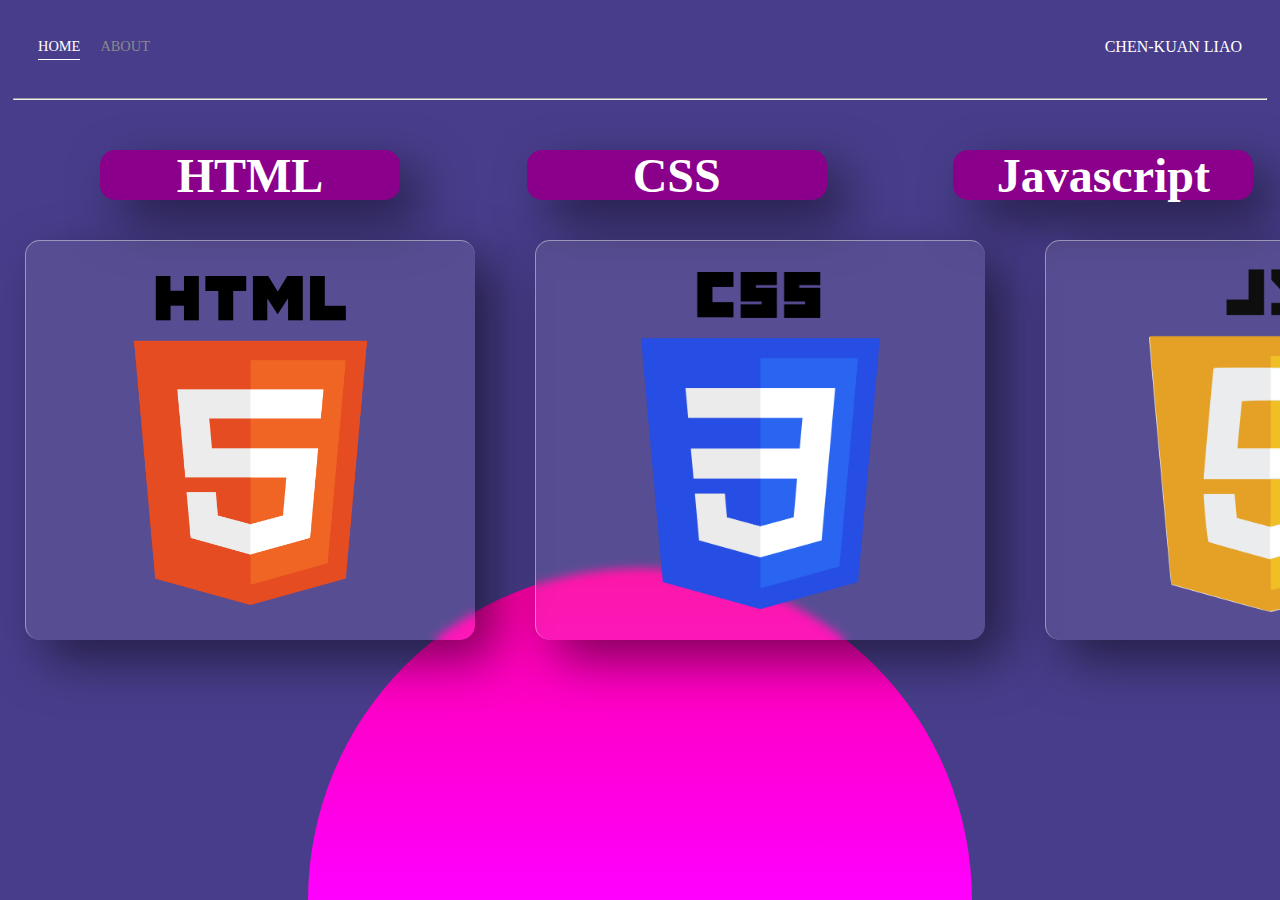
==== index.html @ 6109a27c "update to template" ====
<!DOCTYPE html>
<html>
<head>
    <meta charset="utf-8"?/>
    <title>Home</title>
    <link rel="preconnect" href="https://fonts.gstatic.com">
    <link rel="stylesheet" href="styles/styles.css"/>
</head>
<body>
    <div class="container">
        <div class="nav-wrapper">
            <div class="left-side">
                <div class="nav-link-wrapper active-nav-link">
                    <a href="index.html">Home</a>
                </div>

                <div class="nav-link-wrapper">
                    <a href="about.html">about</a>
                </div>

            </div>

            <div class="right-side">
                <div class="brand">
                    <div>CHEN-KUAN LIAO</div>
                </div>
            </div>
        </div>

        <div class="separate-line">
            <hr>
        </div>
        
        <div class="card-title-wrapper">
            <div class="card-title-background">
                <div class="card-title">
                    <h2>HTML</h2>
                </div>
            </div>

            <div class="card-title-background">
                <div class="card-title">
                    <h2>CSS</h2>
                </div>
            </div>

            <div class="card-title-background">
                <div class="card-title">
                    <h2>Javascript</h2>
                </div>
            </div>
        </div>

        <div class="content">
            <div class="card">
                <div class="card-front">
                    <img src="pictures/html.png">
                </div>
                <div class="card-content">
                    <h2>01</h2>
                    <h3>HTML</h3>
                    <p>
                        - HTML stands for <em>Text Markup Language</em><br>
                        - HTML is the standard markup language for Web pages<br>
                        - HTML elements are the building blocks of HTML pages<br>
                        - HTML elements are represented by < > tags<br>
                    </p>
                    <a href="html.html">Read more</a>
                </div>
            </div>

            <div class="card">
                <div class="card-front css-picture-setting">
                    <img src="pictures/CSS.png">
                </div>
                <div class="card-content">
                    <h2>02</h2>
                    <h3>CSS</h3>
                    <p>
                        - CSS stands for <em>Cascading Style Sheets</em><br>
                        - CSS describes how HTML elements are to be displayed on screen, paper, or in other media<br>
                        - CSS saves a lot of work. It can control the layout of multiple web pages all at once<br>
                        - External stylesheets are stored in CSS files<br>
                    </p>
                    <a href="css.html">Read more</a>
                </div>
            </div>

            <div class="card">
                <div class="card-front java-picture-setting">
                    <img src="pictures/JavaScript.png">
                </div>
                <div class="card-content">
                    <h2>03</h2>
                    <h3>Javascript</h3>
                    <p>
                        - JavaScript is the Programming Language for the Web.<br>
                        - JavaScript can update and change both HTML and CSS.<br>
                        - JavaScript can calculate, manipulate and validate data.<br>
                    </p>
                    <a href="java.html">Read more</a>
                </div>
            </div>
        </div>
    </div>

    <script type="text/javascript" src="other source/vanilla-tilt.js"></script>
    <script>
        VanillaTilt.init(document.querySelectorAll(".card"), {
            max: 10,
            speed: 100,
        });
    </script>
</body>


</html>
---- styles/styles.css ----
* {
  margin: 0;
  padding: 0;
  box-sizing: border-box;
  background-color: #483d8b;
}

.body {
  font-family: "Roboto", sans-serif;
}

body::before {
  content: "";
  position: fixed;
  top: 0;
  left: 0;
  width: 100%;
  height: 100%;
  background: linear-gradient(#f00, #f0f);
  clip-path: circle(30% at bottom);
}

/**navbar**/
.nav-wrapper {
  display: flex;
  justify-content: space-between;
  padding: 38px;
}

.left-side {
  display: flex;
}

.right-side {
  color: white;
}

.nav-wrapper > .left-side > div {
  margin-right: 20px;
  font-size: 0.9em;
  text-transform: uppercase;
}

.nav-link-wrapper {
  height: 22px;
  border-bottom: 1px solid transparent;
  transition: border-bottom 0.5s;
}

.nav-link-wrapper a {
  color: #8a8a8a;
  text-decoration: none;
  transition: color 0.5s;
}

.nav-link-wrapper:hover {
  border-bottom: 1px solid white;
}

.nav-link-wrapper a:hover {
  color: white;
}

.active-nav-link {
  border-bottom: 1px solid white;
}

.active-nav-link a {
  color: white !important;
}

/*separate line*/
hr {
  width: 98%;
  margin-left: auto;
  margin-right: auto;
}

/*main*/
/* home page*/
.card-title-wrapper {
  display: grid;
  grid-template-columns: 1fr 1fr 1fr;
  margin-top: 50px;
}

.card-title-wrapper .card-title-background {
  position: relative;
  width: 300px;
  height: 50px;
  margin-left: 100px;
  box-shadow: 20px 20px 50px rgba(0, 0, 0, 0.5);
  border-radius: 15px;
  background: #8b008b;
  display: flex;
  justify-content: center;
  align-items: center;
}

.card-title-wrapper > .card-title-background > .card-title {
  padding: 20px;
  text-align: center;
  background-color: transparent;
}

.card-title-wrapper .card-title h2 {
  color: white;
  font-size: 3em;
  background-color: transparent;
}

.content {
  display: grid;
  grid-template-columns: 1fr 1fr 1fr;
  margin-top: 10px;
  margin-left: -5px;
}

.content .card {
  position: relative;
  width: 450px;
  height: 400px;
  margin: 30px;
  box-shadow: 20px 20px 50px rgba(0, 0, 0, 0.5);
  border-radius: 15px;
  background: rgba(225, 225, 225, 0.1);
  display: flex;
  justify-content: center;
  align-items: center;
  border-top: 1px solid rgba(225, 225, 225, 0.5);
  border-left: 1px solid rgba(225, 225, 225, 0.5);
  backdrop-filter: blur(5px);
  overflow: hidden;
}

.content > .card > .card-content {
  padding: 20px;
  text-align: center;
  background-color: transparent;
  transform: translateY(100px);
  opacity: 0;
  transition: 1s;
}

.content .card:hover .card-content {
  transform: translateY(0px);
  opacity: 1;
}
.content > .card > .card-content h2 {
  position: absolute;
  top: -80px;
  right: 10px;
  font-size: 8em;
  background-color: transparent;
  color: rgba(0, 0, 0, 0.2);
  pointer-events: none;
}

.content > .card > .card-content h3 {
  margin-bottom: 30px;
  background-color: transparent;
  font-size: 1.8em;
  color: white;
}

.content > .card > .card-content p {
  background-color: transparent;
  font-weight: 300;
  color: white;
  margin-bottom: 40px;
}

.content > .card > .card-content em {
  background-color: transparent;
}

.content > .card > .card-content a {
  background-color: transparent;
  position: relative;
  display: inline-block;
  padding: 8px 20px;
  background-color: white;
  color: black;
  border-radius: 20px;
  text-decoration: none;
  font-weight: 600;
  box-shadow: 0px 5px 15px rgba(0, 0, 0, 0.5);
}

.card-front {
  background-color: transparent;
  display: flex;
  margin: 60px;
  position: absolute;
  transform: translateY(0px);
  opacity: 1;
  transition: 1s;
}

.content .card:hover .card-front {
  transform: translateY(-100px);
  opacity: 0;
}

.card-front img {
  width: 100%;
  height: 100%;
  background-color: transparent;
}

.css-picture-setting {
  margin: 105px;
}

.java-picture-setting {
  margin: -50px;
}

/*about page*/

.content-about-page {
  display: flex;
  flex-direction: column;
  margin-top: 10px;
  align-items: center;
}

.content-about-page .card-about {
  position: relative;
  width: 900px;
  height: 400px;
  margin: 30px;
  box-shadow: 20px 20px 50px rgba(0, 0, 0, 0.5);
  border-radius: 15px;
  background: rgba(225, 225, 225, 0.1);
  display: flex;
  justify-content: center;
  align-items: center;
  border-top: 1px solid rgba(225, 225, 225, 0.5);
  border-left: 1px solid rgba(225, 225, 225, 0.5);
  backdrop-filter: blur(5px);
  transform-style: preserve-3d;
  transform: perspective(700px) rotateY(0deg);
}

.two-column-wrapper {
  display: flex;
  flex-direction: row;
  margin: 10px;
  background-color: transparent;
}
.card-content-about {
  background-color: transparent;
}

.card-about > .card-content-about h3 {
  background-color: transparent;
}

.card-content-about p {
  background-color: transparent;
}

.picture-wrapper img {
  background-color: transparent;
  margin-left: 20px;
  width: 350px;
  height: 300px;
}

.content-wrapper {
  background-color: transparent;
  margin-top: 70px;
  margin-left: 30px;
  margin-right: 30px;
  text-align: justify;
}

.picture-wrapper {
  background-color: transparent;
}

.content-wrapper h3 {
  margin-bottom: 10px;
  background-color: transparent;
}

.card-about .face {
  position: absolute;
  top: 0;
  left: 0;
  width: 100%;
  height: 100%;
  transform-style: preserve-3d;
  display: flex;
  justify-content: center;
  align-items: center;
  background-color: transparent;
  transition: 1s ease-in-out;
  backface-visibility: hidden;
}

.card-about .face h2 {
  background-color: transparent;
  font-size: 4em;
  text-transform: uppercase;
}

.card-about .face h4 {
  background-color: transparent;
  text-transform: uppercase;
  text-align: center;
}

.card-about .face.front {
  background-color: transparent;
}

.card-about:hover .face.front {
  transform: perspective(700px) rotateY(180deg);
}

.card-about .face.back {
  background-color: transparent;
  transform: perspective(700px) rotateY(180deg);
}

.card-about:hover .face.back {
  transform: perspective(700px) rotateY(360deg);
}

.card-about .face .card-content-about {
  transform: perspective(700px) translateZ(10px);
  backface-visibility: hidden;
}
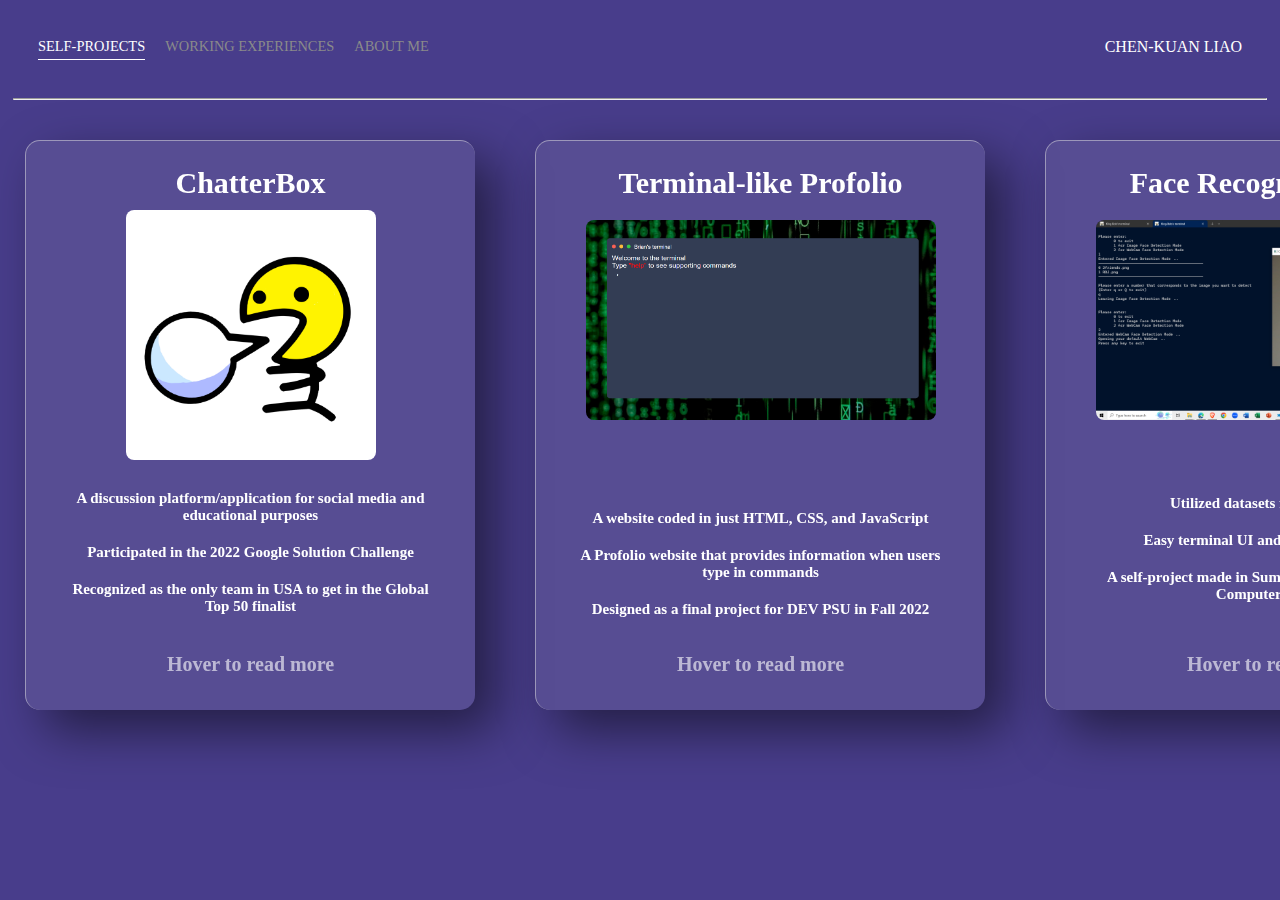
==== commit dd5cc6de: "rough draft version" ====
--- a/index.html
+++ b/index.html
@@ -11,11 +11,15 @@
         <div class="nav-wrapper">
             <div class="left-side">
                 <div class="nav-link-wrapper active-nav-link">
-                    <a href="index.html">Home</a>
+                    <a href="index.html">Self-projects</a>
                 </div>
 
                 <div class="nav-link-wrapper">
-                    <a href="about.html">about</a>
+                    <a href="experience.html">Working Experiences</a>
+                </div>
+
+                <div class="nav-link-wrapper">
+                    <a href="about.html">About Me</a>
                 </div>
 
             </div>
@@ -30,84 +34,75 @@
         <div class="separate-line">
             <hr>
         </div>
-        
-        <div class="card-title-wrapper">
-            <div class="card-title-background">
-                <div class="card-title">
-                    <h2>HTML</h2>
-                </div>
-            </div>
-
-            <div class="card-title-background">
-                <div class="card-title">
-                    <h2>CSS</h2>
-                </div>
-            </div>
-
-            <div class="card-title-background">
-                <div class="card-title">
-                    <h2>Javascript</h2>
-                </div>
-            </div>
-        </div>
 
         <div class="content">
             <div class="card">
                 <div class="card-front">
-                    <img src="pictures/html.png">
+                    <h2>ChatterBox</h2>
+                    <img src="./pictures/chatterbox logo.png" class="chatterBoxImg">
+                    <p>
+                        <h4>A discussion platform/application for social media and educational purposes</h4>
+                        <h4>Participated in the 2022 Google Solution Challenge</h4>
+                        <h4>Recognized as the only team in USA to get in the Global Top 50 finalist</h4>
+                    </p>
+                    <h5>Hover to read more</h5>
                 </div>
                 <div class="card-content">
-                    <h2>01</h2>
-                    <h3>HTML</h3>
+                    <h3>ChatterBox</h3>
                     <p>
-                        - HTML stands for <em>Text Markup Language</em><br>
-                        - HTML is the standard markup language for Web pages<br>
-                        - HTML elements are the building blocks of HTML pages<br>
-                        - HTML elements are represented by < > tags<br>
+                        ChatterBox is an Android Application made to participate in the 2022 Google Solution Challenge and was selected in the Global top 50 round. The application is a discussion platform for social media and educational purposes. One of the most significant takeaways from this project is the importance of collaboration and communication. While working on this project, I learned how to effectively work with a team of individuals from different backgrounds and skill sets to achieve a common goal. Furthermore, working on this project allowed me to explore and enhance my software development skills. I gained proficiency in using Firebase Realtime Database as our backend server, which helped me to better understand the importance of a reliable and efficient backend system. Overall, this project has shown me that software development is not just about coding, but it's also about effective communication, collaboration, and continuous learning.
                     </p>
-                    <a href="html.html">Read more</a>
+                    <a href="https://github.com/psuPenguins/GDSC_project_app" target="_blank">View GitHub</a>
                 </div>
             </div>
 
             <div class="card">
-                <div class="card-front css-picture-setting">
-                    <img src="pictures/CSS.png">
+                <div class="card-front">
+                    <h2>Terminal-like Profolio</h2>
+                    <img src="./pictures/my terminal site.png" class="terminalSiteImg">
+                    <p class="card-front-p">
+                        <h4>A website coded in just HTML, CSS, and JavaScript</h4>
+                        <h4>A Profolio website that provides information when users type in commands</h4>
+                        <h4>Designed as a final project for DEV PSU in Fall 2022</h4>
+                    </p>
+                    <h5>Hover to read more</h5>
                 </div>
                 <div class="card-content">
-                    <h2>02</h2>
-                    <h3>CSS</h3>
+                    <h3>Terminal-like Profolio</h3>
                     <p>
-                        - CSS stands for <em>Cascading Style Sheets</em><br>
-                        - CSS describes how HTML elements are to be displayed on screen, paper, or in other media<br>
-                        - CSS saves a lot of work. It can control the layout of multiple web pages all at once<br>
-                        - External stylesheets are stored in CSS files<br>
+                        This is a website that has a terminal-like interface that allows users to gain information about me while typing in commands. The website was designed as a final project in DEV PSU to teach students how to use HTML, CSS, and JavaScript to make an interactive website. Through this project, I revisited and improved my skills in HTML and CSS, which are essential for any web developer. I also learned how to structure a project and use appropriate naming conventions to ensure the code is readable and maintainable. I hope visitors to this project learn that I am a skilled and creative software engineer who is always looking for innovative ways to solve problems.
                     </p>
-                    <a href="css.html">Read more</a>
+                    <a href="https://github.com/chenkuanliao/my_terminal_website" target="_blank">View GitHub</a>
                 </div>
             </div>
 
             <div class="card">
-                <div class="card-front java-picture-setting">
-                    <img src="pictures/JavaScript.png">
+                <div class="card-front">
+                    <h2>Face Recognition App</h2>
+                    <img src="./pictures/faceAI.png" class="faceImg">
+                    <p class="card-front-p">
+                        <h4>Utilized datasets from OpenCV</h4>
+                        <h4>Easy terminal UI and commands to run</h4>
+                        <h4>A self-project made in Summer 2022 to learn about Computer Vision</h4>
+                    </p>
+                    <h5>Hover to read more</h5>
                 </div>
                 <div class="card-content">
-                    <h2>03</h2>
-                    <h3>Javascript</h3>
+                    <h3>Face Recognition App</h3>
                     <p>
-                        - JavaScript is the Programming Language for the Web.<br>
-                        - JavaScript can update and change both HTML and CSS.<br>
-                        - JavaScript can calculate, manipulate and validate data.<br>
+                        This is a terminal application coded in Python that allows users to detect faces in images or live cameras. This project taught me how to work with image datasets and utilize them to train a model for facial recognition while using OpenCV’s trained data set. Additionally, I learned how to create an easy-to-use terminal UI with intuitive commands for users to operate the app effectively. Through this project, I improved my skills in Python, which is essential for any computer vision application. I also revisited and improved my skills in computer vision techniques, such as image processing and feature extraction. This project showcases my ability to develop applications that utilize complex algorithms and techniques to solve real-world problems. Additionally, it demonstrates my ability to create user-friendly interfaces that make complex tasks accessible to users.
                     </p>
-                    <a href="java.html">Read more</a>
+                    <a href="https://github.com/chenkuanliao/Face_Detector_Python" target="_blank">View GitHub</a>
                 </div>
             </div>
+
         </div>
     </div>
 
     <script type="text/javascript" src="other source/vanilla-tilt.js"></script>
     <script>
         VanillaTilt.init(document.querySelectorAll(".card"), {
-            max: 10,
+            max: 5,
             speed: 100,
         });
     </script>
--- a/styles/styles.css
+++ b/styles/styles.css
@@ -9,7 +9,7 @@
   font-family: "Roboto", sans-serif;
 }
 
-body::before {
+/* body::before {
   content: "";
   position: fixed;
   top: 0;
@@ -18,7 +18,7 @@
   height: 100%;
   background: linear-gradient(#f00, #f0f);
   clip-path: circle(30% at bottom);
-}
+} */
 
 /**navbar**/
 .nav-wrapper {
@@ -78,36 +78,6 @@
 
 /*main*/
 /* home page*/
-.card-title-wrapper {
-  display: grid;
-  grid-template-columns: 1fr 1fr 1fr;
-  margin-top: 50px;
-}
-
-.card-title-wrapper .card-title-background {
-  position: relative;
-  width: 300px;
-  height: 50px;
-  margin-left: 100px;
-  box-shadow: 20px 20px 50px rgba(0, 0, 0, 0.5);
-  border-radius: 15px;
-  background: #8b008b;
-  display: flex;
-  justify-content: center;
-  align-items: center;
-}
-
-.card-title-wrapper > .card-title-background > .card-title {
-  padding: 20px;
-  text-align: center;
-  background-color: transparent;
-}
-
-.card-title-wrapper .card-title h2 {
-  color: white;
-  font-size: 3em;
-  background-color: transparent;
-}
 
 .content {
   display: grid;
@@ -119,7 +89,7 @@
 .content .card {
   position: relative;
   width: 450px;
-  height: 400px;
+  height: 570px;
   margin: 30px;
   box-shadow: 20px 20px 50px rgba(0, 0, 0, 0.5);
   border-radius: 15px;
@@ -150,7 +120,7 @@
   position: absolute;
   top: -80px;
   right: 10px;
-  font-size: 8em;
+  font-size: 6em;
   background-color: transparent;
   color: rgba(0, 0, 0, 0.2);
   pointer-events: none;
@@ -187,14 +157,80 @@
   box-shadow: 0px 5px 15px rgba(0, 0, 0, 0.5);
 }
 
+.content > .card > .card-front h5 {
+  background-color: transparent;
+  /* position: relative; */
+  color: white;
+  font-size: 20px;
+  /* margin-top: -30px; */
+  opacity: 60%;
+  position: absolute;
+  bottom: 10px;
+}
+
 .card-front {
   background-color: transparent;
   display: flex;
+  flex-direction: column;
   margin: 60px;
   position: absolute;
   transform: translateY(0px);
   opacity: 1;
   transition: 1s;
+  width: 400px;
+  height: 520px;
+  align-items: center;
+}
+
+.card-front h2{
+  font-size: 30px;
+  background-color: transparent;
+  color: white;
+  width: 400px;
+  text-align: center;
+}
+
+.card-front img{
+  border-radius: 8px;
+}
+
+.chatterBoxImg{
+  height: 250px;
+  width: 250px;
+  margin-top: 10px;
+  margin-bottom: -40px;
+}
+
+.terminalSiteImg{
+  height: 200px;
+  width: 350px;
+  margin-top: 20px;
+  margin-bottom: 20px;
+}
+
+.faceImg{
+  height: 200px;
+  width: 350px;
+  margin-top: 20px;
+  margin-bottom: 5px;
+}
+
+.card-front p{
+  font-size: 15px;
+  background-color: transparent;
+  color: white;
+  width: 400px;
+  text-align: center;
+  margin-top: 60px;
+}
+
+.card-front h4{
+  font-size: 15px;
+  background-color: transparent;
+  color: white;
+  width: 380px;
+  text-align: center;
+  margin: 10px;
 }
 
 .content .card:hover .card-front {
@@ -202,11 +238,11 @@
   opacity: 0;
 }
 
-.card-front img {
+/* .card-front img {
   width: 100%;
   height: 100%;
   background-color: transparent;
-}
+} */
 
 .css-picture-setting {
   margin: 105px;
@@ -227,7 +263,7 @@
 
 .content-about-page .card-about {
   position: relative;
-  width: 900px;
+  width: 1100px;
   height: 400px;
   margin: 30px;
   box-shadow: 20px 20px 50px rgba(0, 0, 0, 0.5);
@@ -242,6 +278,29 @@
   transform-style: preserve-3d;
   transform: perspective(700px) rotateY(0deg);
 }
+
+.content-about-page .card-about-half {
+  position: relative;
+  width: 550px;
+  height: 300px;
+  margin: 30px;
+  box-shadow: 20px 20px 50px rgba(0, 0, 0, 0.5);
+  border-radius: 15px;
+  background: rgba(225, 225, 225, 0.1);
+  display: flex;
+  justify-content: center;
+  align-items: center;
+  border-top: 1px solid rgba(225, 225, 225, 0.5);
+  border-left: 1px solid rgba(225, 225, 225, 0.5);
+  backdrop-filter: blur(5px);
+  transform-style: preserve-3d;
+  transform: perspective(700px) rotateY(0deg);
+  margin-left: 5px;
+  margin-right: 60px;
+  margin-top: 70px;
+}
+
+.card-content-about-half
 
 .two-column-wrapper {
   display: flex;
@@ -333,3 +392,96 @@
   transform: perspective(700px) translateZ(10px);
   backface-visibility: hidden;
 }
+
+.card-front-p {
+  /* position:absolute;  */
+  /* bottom: 10px; */
+}
+
+
+.content-about-page .card-about .card-content-about .card-container{
+  display: flex;
+  flex-direction: row;
+  background-color: transparent;
+  align-items: center;
+}
+
+.content-about-page .card-about-half .card-content-about .card-container{
+  display: flex;
+  flex-direction: row;
+  background-color: transparent;
+  align-items: center;
+}
+
+.about-img{
+  width: 300px;
+  height: 25  0px;
+  border-radius: 15px;
+}
+
+.content-about-page .card-about .card-content-about p{
+  color: white;
+  margin: 30px;
+  width: 600px;
+}
+
+.content-about-page .card-about-half .card-content-about p{
+  color: white;
+  margin: 20px;
+  font-size: 20px;
+}
+
+.row{
+  display: flex;
+  flex-direction: row;
+}
+
+.column{
+  display: flex;
+  flex-direction: column;
+  background-color: transparent;
+}
+
+.column h2{
+  color: white;
+  font-size: 40px;
+  background-color: transparent;
+}
+
+.column h3{
+  color: white;
+  font-size: 20px;
+  opacity: 40%;
+  background-color: transparent;
+}
+
+.experience-p{
+  /* margin-left: -20px; */
+  background-color: transparent;
+  width: 350px;
+  font-size: 15px;
+  color: white;
+}
+
+.experience-p h4{
+  background-color: transparent;
+  margin: 10px;
+}
+
+.content-about-page h2{
+  color: white;
+  font-size: 30px;
+}
+
+.about-row-container{
+  display:flex;
+  flex-direction: row;
+  justify-content: space-around;
+  align-items: center;
+}
+
+.about-column-container{
+  display: flex;
+  flex-direction: column;
+  align-items: center;
+}